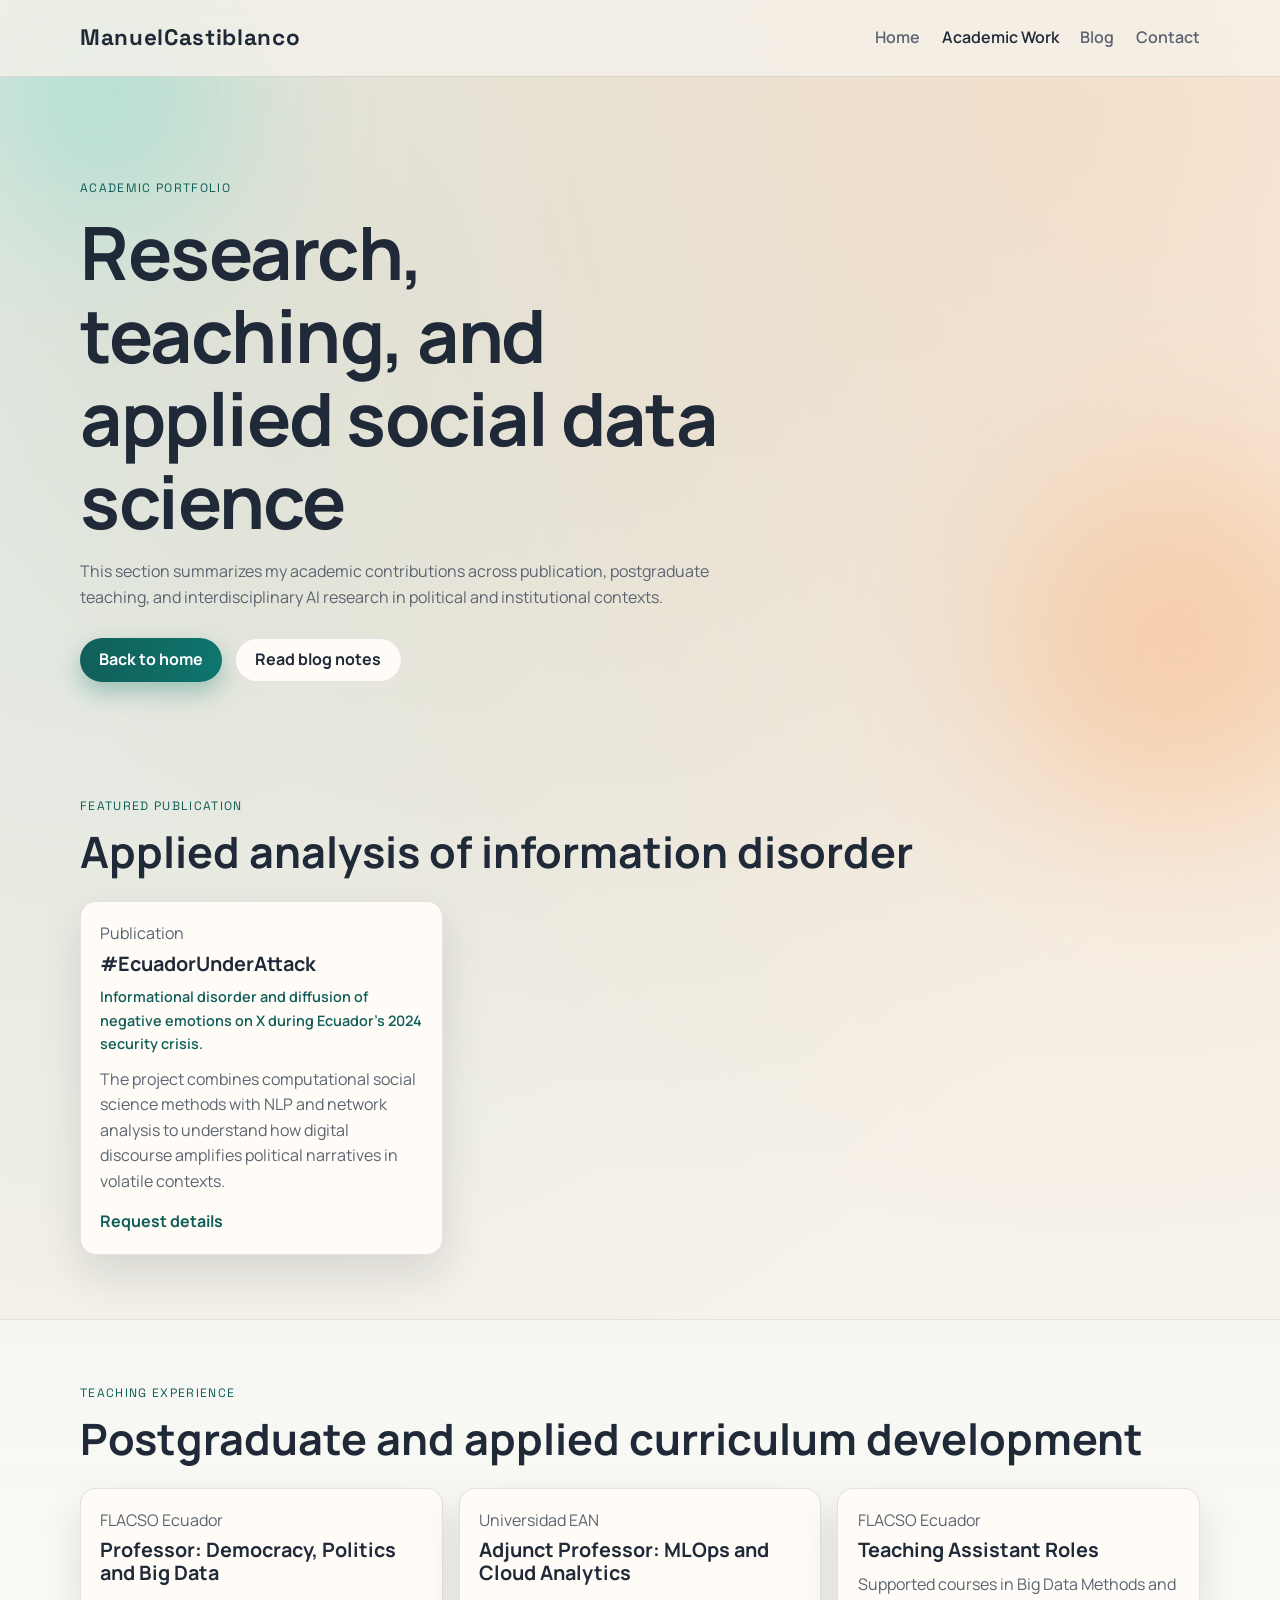
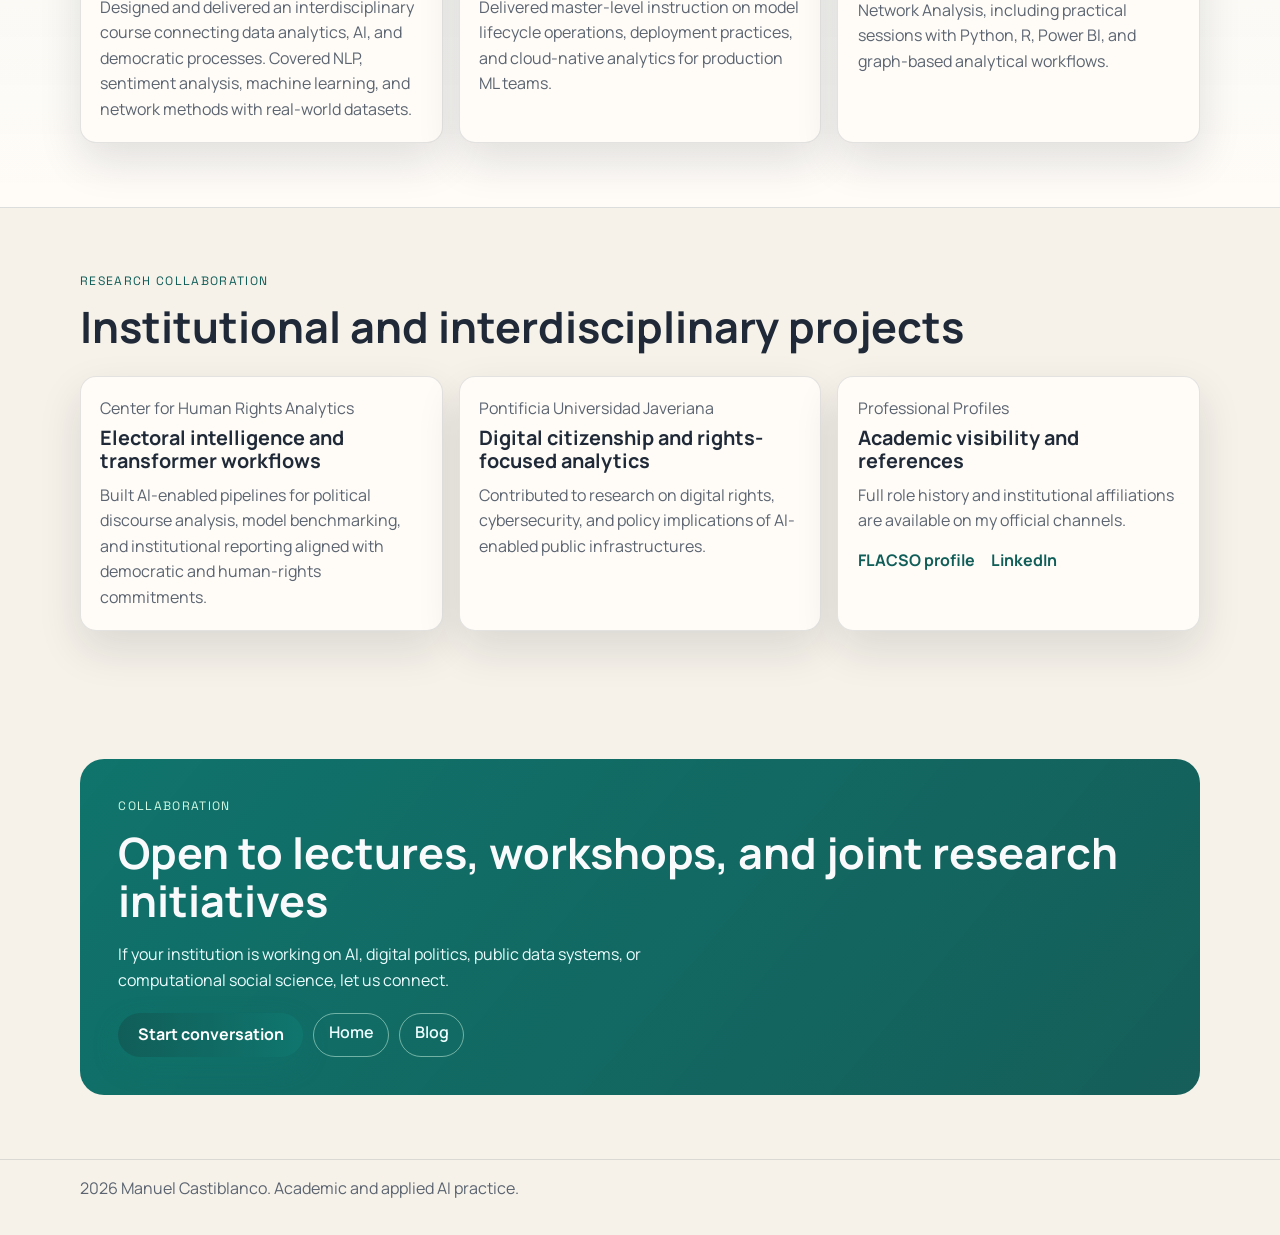
==== academic.html @ aebb5d7f "feat: rewrite portfolio in English and add academic/blog pages" ====
<!DOCTYPE html>
<html lang="en">
  <head>
    <meta charset="UTF-8" />
    <meta name="viewport" content="width=device-width, initial-scale=1.0" />
    <meta
      name="description"
      content="Academic work of Manuel Castiblanco including publications, teaching, and applied research collaborations."
    />
    <title>Academic Work | Manuel Castiblanco</title>
    <link rel="preconnect" href="https://fonts.googleapis.com" />
    <link rel="preconnect" href="https://fonts.gstatic.com" crossorigin />
    <link
      href="https://fonts.googleapis.com/css2?family=Manrope:wght@400;500;600;700;800&family=Space+Grotesk:wght@500;700&display=swap"
      rel="stylesheet"
    />
    <link rel="stylesheet" href="styles.css" />
  </head>
  <body>
    <div class="bg-glow bg-glow-1"></div>
    <div class="bg-glow bg-glow-2"></div>

    <header class="site-header">
      <nav class="nav container">
        <a href="index.html" class="brand">ManuelCastiblanco</a>
        <button class="menu-toggle" aria-label="Open menu" aria-expanded="false">
          <span></span>
          <span></span>
          <span></span>
        </button>
        <ul class="nav-links">
          <li><a href="index.html">Home</a></li>
          <li><a href="academic.html">Academic Work</a></li>
          <li><a href="blog.html">Blog</a></li>
          <li><a href="index.html#contact">Contact</a></li>
        </ul>
      </nav>
    </header>

    <main>
      <section class="page-hero container">
        <p class="eyebrow reveal">Academic Portfolio</p>
        <h1 class="reveal">Research, teaching, and applied social data science</h1>
        <p class="page-copy reveal">
          This section summarizes my academic contributions across publication,
          postgraduate teaching, and interdisciplinary AI research in political and
          institutional contexts.
        </p>
        <div class="hero-actions reveal">
          <a href="index.html" class="btn btn-primary">Back to home</a>
          <a href="blog.html" class="btn btn-secondary">Read blog notes</a>
        </div>
      </section>

      <section class="section container">
        <div class="section-head reveal">
          <p class="eyebrow">Featured Publication</p>
          <h2>Applied analysis of information disorder</h2>
        </div>
        <div class="detail-grid">
          <article class="detail-card reveal">
            <p class="tag">Publication</p>
            <h3>#EcuadorUnderAttack</h3>
            <p class="detail-meta">
              Informational disorder and diffusion of negative emotions on X during
              Ecuador's 2024 security crisis.
            </p>
            <p>
              The project combines computational social science methods with NLP and
              network analysis to understand how digital discourse amplifies political
              narratives in volatile contexts.
            </p>
            <div class="project-links">
              <a
                href="https://www.linkedin.com/in/manuel-castiblanco-08ab81121/"
                target="_blank"
                rel="noreferrer"
                >Request details</a
              >
            </div>
          </article>
        </div>
      </section>

      <section class="section section-soft">
        <div class="container">
          <div class="section-head reveal">
            <p class="eyebrow">Teaching Experience</p>
            <h2>Postgraduate and applied curriculum development</h2>
          </div>
          <div class="detail-grid">
            <article class="detail-card reveal">
              <p class="tag">FLACSO Ecuador</p>
              <h3>Professor: Democracy, Politics and Big Data</h3>
              <p>
                Designed and delivered an interdisciplinary course connecting data
                analytics, AI, and democratic processes. Covered NLP, sentiment
                analysis, machine learning, and network methods with real-world
                datasets.
              </p>
            </article>
            <article class="detail-card reveal">
              <p class="tag">Universidad EAN</p>
              <h3>Adjunct Professor: MLOps and Cloud Analytics</h3>
              <p>
                Delivered master-level instruction on model lifecycle operations,
                deployment practices, and cloud-native analytics for production ML
                teams.
              </p>
            </article>
            <article class="detail-card reveal">
              <p class="tag">FLACSO Ecuador</p>
              <h3>Teaching Assistant Roles</h3>
              <p>
                Supported courses in Big Data Methods and Network Analysis, including
                practical sessions with Python, R, Power BI, and graph-based
                analytical workflows.
              </p>
            </article>
          </div>
        </div>
      </section>

      <section class="section container">
        <div class="section-head reveal">
          <p class="eyebrow">Research Collaboration</p>
          <h2>Institutional and interdisciplinary projects</h2>
        </div>
        <div class="detail-grid">
          <article class="detail-card reveal">
            <p class="tag">Center for Human Rights Analytics</p>
            <h3>Electoral intelligence and transformer workflows</h3>
            <p>
              Built AI-enabled pipelines for political discourse analysis, model
              benchmarking, and institutional reporting aligned with democratic and
              human-rights commitments.
            </p>
          </article>
          <article class="detail-card reveal">
            <p class="tag">Pontificia Universidad Javeriana</p>
            <h3>Digital citizenship and rights-focused analytics</h3>
            <p>
              Contributed to research on digital rights, cybersecurity, and policy
              implications of AI-enabled public infrastructures.
            </p>
          </article>
          <article class="detail-card reveal">
            <p class="tag">Professional Profiles</p>
            <h3>Academic visibility and references</h3>
            <p>
              Full role history and institutional affiliations are available on my
              official channels.
            </p>
            <div class="project-links">
              <a
                href="https://www.flacso.edu.ec/docentes/perfil?id=52139&nombre=castiblanco_briceno_manuel_elkin"
                target="_blank"
                rel="noreferrer"
                >FLACSO profile</a
              >
              <a
                href="https://www.linkedin.com/in/manuel-castiblanco-08ab81121/"
                target="_blank"
                rel="noreferrer"
                >LinkedIn</a
              >
            </div>
          </article>
        </div>
      </section>

      <section class="section cta-section">
        <div class="container cta-box reveal">
          <p class="eyebrow">Collaboration</p>
          <h2>Open to lectures, workshops, and joint research initiatives</h2>
          <p>
            If your institution is working on AI, digital politics, public data
            systems, or computational social science, let us connect.
          </p>
          <div class="cta-links">
            <a href="mailto:mecastib@hotmail.com" class="btn btn-primary">Start conversation</a>
            <a href="index.html" class="link-pill">Home</a>
            <a href="blog.html" class="link-pill">Blog</a>
          </div>
        </div>
      </section>
    </main>

    <footer class="site-footer">
      <div class="container">
        <p><span id="year"></span> Manuel Castiblanco. Academic and applied AI practice.</p>
      </div>
    </footer>

    <script src="script.js"></script>
  </body>
</html>
---- styles.css ----
:root {
  --bg: #f6f2ea;
  --surface: #fffcf8;
  --text: #1f2937;
  --muted: #5b6470;
  --line: rgba(31, 41, 55, 0.12);
  --brand: #0f766e;
  --brand-dark: #115e59;
  --accent: #f97316;
  --radius: 16px;
  --shadow: 0 18px 44px rgba(15, 23, 42, 0.12);
}

* {
  box-sizing: border-box;
}

html {
  scroll-behavior: smooth;
}

body {
  margin: 0;
  font-family: "Manrope", "Segoe UI", sans-serif;
  color: var(--text);
  background:
    radial-gradient(circle at 10% 12%, rgba(15, 118, 110, 0.11), transparent 42%),
    radial-gradient(circle at 85% 4%, rgba(249, 115, 22, 0.14), transparent 40%),
    var(--bg);
  line-height: 1.6;
  min-height: 100vh;
  overflow-x: hidden;
}

a {
  color: inherit;
  text-decoration: none;
}

.container {
  width: min(1120px, calc(100% - 3rem));
  margin-inline: auto;
}

.site-header {
  position: sticky;
  top: 0;
  z-index: 50;
  backdrop-filter: blur(12px);
  background: rgba(246, 242, 234, 0.8);
  border-bottom: 1px solid var(--line);
}

.nav {
  display: flex;
  align-items: center;
  justify-content: space-between;
  min-height: 76px;
}

.brand {
  font-family: "Space Grotesk", "Segoe UI", sans-serif;
  font-size: 1.4rem;
  font-weight: 700;
  letter-spacing: 0.03em;
}

.nav-links {
  display: flex;
  list-style: none;
  margin: 0;
  padding: 0;
  gap: 1.35rem;
}

.nav-links a {
  font-weight: 600;
  color: var(--muted);
  transition: color 180ms ease;
}

.nav-links a:hover,
.nav-links a.active {
  color: var(--text);
}

.menu-toggle {
  display: none;
  width: 42px;
  height: 42px;
  border: 1px solid var(--line);
  background: var(--surface);
  border-radius: 999px;
  align-items: center;
  justify-content: center;
  flex-direction: column;
  gap: 4px;
  cursor: pointer;
}

.menu-toggle span {
  width: 16px;
  height: 2px;
  background: var(--text);
  display: block;
}

.hero {
  padding: clamp(4.2rem, 8vw, 7.4rem) 0 clamp(2.4rem, 5vw, 4.2rem);
}

.page-hero {
  padding: clamp(4rem, 8vw, 6.8rem) 0 clamp(2.2rem, 4vw, 3.4rem);
}

.eyebrow {
  font-family: "Space Grotesk", "Segoe UI", sans-serif;
  text-transform: uppercase;
  letter-spacing: 0.11em;
  font-size: 0.76rem;
  color: var(--brand-dark);
  margin: 0 0 0.75rem;
}

h1,
h2,
h3 {
  margin: 0;
  line-height: 1.13;
}

h1 {
  max-width: 14ch;
  font-size: clamp(2.3rem, 6vw, 4.6rem);
  letter-spacing: -0.02em;
}

h2 {
  font-size: clamp(1.8rem, 3.5vw, 2.7rem);
}

.hero-copy {
  max-width: 62ch;
  margin: 1.2rem 0 0;
  color: var(--muted);
}

.page-copy {
  max-width: 66ch;
  margin: 1rem 0 0;
  color: var(--muted);
}

.hero-actions {
  margin-top: 1.7rem;
  display: flex;
  flex-wrap: wrap;
  gap: 0.8rem;
}

.btn {
  display: inline-flex;
  align-items: center;
  justify-content: center;
  min-height: 44px;
  border-radius: 999px;
  padding: 0.4rem 1.2rem;
  font-weight: 700;
  transition: transform 180ms ease, box-shadow 180ms ease, background 180ms ease;
}

.btn:hover {
  transform: translateY(-2px);
}

.btn-primary {
  background: linear-gradient(90deg, var(--brand-dark), var(--brand));
  color: #ffffff;
  box-shadow: 0 10px 24px rgba(15, 118, 110, 0.35);
}

.btn-secondary {
  border: 1px solid var(--line);
  background: var(--surface);
}

.hero-metrics {
  margin: 2.2rem 0 0;
  padding: 0;
  list-style: none;
  display: grid;
  grid-template-columns: repeat(3, minmax(0, 1fr));
  gap: 0.9rem;
}

.hero-metrics li {
  padding: 1rem;
  border-radius: 14px;
  background: rgba(255, 255, 255, 0.72);
  border: 1px solid var(--line);
}

.metric {
  font-family: "Space Grotesk", "Segoe UI", sans-serif;
  display: block;
  font-size: 1.35rem;
  font-weight: 700;
}

.label {
  font-size: 0.9rem;
  color: var(--muted);
}

.section {
  padding: clamp(2.8rem, 5vw, 5rem) 0;
}

.section-soft {
  background:
    linear-gradient(180deg, rgba(15, 118, 110, 0.04), rgba(15, 118, 110, 0)),
    var(--surface);
  border-block: 1px solid var(--line);
}

.section-head {
  margin-bottom: 1.5rem;
}

.projects-grid {
  display: grid;
  grid-template-columns: repeat(3, minmax(0, 1fr));
  gap: 1rem;
}

.project-card {
  background: var(--surface);
  border: 1px solid var(--line);
  border-radius: var(--radius);
  padding: 1.2rem;
  box-shadow: var(--shadow);
  transition: transform 210ms ease, box-shadow 210ms ease;
}

.project-card:hover {
  transform: translateY(-4px);
  box-shadow: 0 22px 45px rgba(15, 23, 42, 0.16);
}

.project-card h3 {
  margin-top: 0.35rem;
  margin-bottom: 0.65rem;
  font-size: 1.24rem;
}

.project-card p {
  margin: 0;
  color: var(--muted);
}

.project-points {
  margin: 0.75rem 0 0;
  padding-left: 1.05rem;
  color: var(--muted);
  font-size: 0.94rem;
}

.project-points li {
  margin: 0.22rem 0;
}

.project-card .tag {
  display: inline-flex;
  margin-bottom: 0.2rem;
  border-radius: 999px;
  padding: 0.13rem 0.58rem;
  background: rgba(249, 115, 22, 0.14);
  color: #9a3412;
  font-size: 0.74rem;
  font-weight: 700;
}

.project-links {
  display: flex;
  gap: 1rem;
  margin-top: 0.9rem;
}

.project-links a {
  color: var(--brand-dark);
  font-weight: 700;
}

.skills-grid {
  display: grid;
  grid-template-columns: repeat(4, minmax(0, 1fr));
  gap: 0.9rem;
}

.skill-card {
  border: 1px solid var(--line);
  border-radius: var(--radius);
  padding: 1rem;
  background: #ffffff;
}

.skill-card h3 {
  font-size: 1.1rem;
  margin-bottom: 0.45rem;
}

.skill-card p {
  margin: 0;
  color: var(--muted);
}

.about-wrap {
  display: grid;
  grid-template-columns: 1.2fr 0.8fr;
  gap: 1rem;
  align-items: start;
}

.about-copy p {
  color: var(--muted);
}

.about-list {
  margin: 1rem 0 0;
  padding-left: 1.15rem;
  color: var(--muted);
}

.experience-card {
  background: var(--surface);
  border: 1px solid var(--line);
  border-radius: var(--radius);
  box-shadow: var(--shadow);
  padding: 1rem;
}

.experience-card h3 {
  margin-bottom: 0.75rem;
}

.experience-card ul {
  list-style: none;
  margin: 0;
  padding: 0;
}

.experience-card li {
  padding: 0.7rem 0;
  border-top: 1px dashed rgba(31, 41, 55, 0.2);
}

.experience-card li:first-child {
  border-top: 0;
  padding-top: 0;
}

.experience-card span {
  font-size: 0.82rem;
  color: var(--brand-dark);
  font-weight: 700;
}

.experience-card p {
  margin: 0.15rem 0 0;
}

.experience-card .role {
  color: var(--text);
  font-weight: 700;
}

.experience-card .desc {
  color: var(--muted);
  font-size: 0.9rem;
}

.detail-grid,
.post-grid {
  display: grid;
  grid-template-columns: repeat(3, minmax(0, 1fr));
  gap: 1rem;
}

.detail-card,
.post-card {
  background: var(--surface);
  border: 1px solid var(--line);
  border-radius: var(--radius);
  padding: 1.2rem;
  box-shadow: var(--shadow);
}

.detail-card h3,
.post-card h3 {
  font-size: 1.24rem;
  margin-top: 0.35rem;
  margin-bottom: 0.65rem;
}

.detail-card p,
.post-card p {
  margin: 0;
  color: var(--muted);
}

.detail-meta {
  margin-top: 0.5rem;
  margin-bottom: 0.75rem !important;
  font-size: 0.9rem;
  font-weight: 600;
  color: var(--brand-dark) !important;
}

.cta-section {
  padding-bottom: clamp(3.4rem, 5vw, 5.2rem);
}

.cta-box {
  background:
    linear-gradient(130deg, rgba(15, 118, 110, 0.9), rgba(21, 94, 89, 0.97)),
    #115e59;
  color: #f9fafb;
  border-radius: 24px;
  padding: clamp(1.35rem, 3vw, 2.4rem);
}

.cta-box .eyebrow {
  color: #d1fae5;
}

.cta-box p {
  color: #ecfeff;
  max-width: 58ch;
}

.cta-links {
  margin-top: 1.2rem;
  display: flex;
  flex-wrap: wrap;
  gap: 0.65rem;
}

.link-pill {
  border: 1px solid rgba(209, 250, 229, 0.5);
  border-radius: 999px;
  padding: 0.42rem 0.9rem;
  font-weight: 600;
  color: #ecfeff;
}

.link-pill:hover {
  background: rgba(236, 254, 255, 0.08);
}

.site-footer {
  border-top: 1px solid var(--line);
  padding: 1rem 0 2.1rem;
}

.site-footer p {
  margin: 0;
  color: var(--muted);
}

.bg-glow {
  position: fixed;
  border-radius: 999px;
  filter: blur(80px);
  opacity: 0.28;
  pointer-events: none;
  z-index: -1;
}

.bg-glow-1 {
  width: 260px;
  height: 260px;
  top: -40px;
  left: -30px;
  background: #2dd4bf;
}

.bg-glow-2 {
  width: 360px;
  height: 360px;
  right: -80px;
  bottom: 8%;
  background: #fb923c;
}

.reveal {
  opacity: 0;
  transform: translateY(14px);
  transition: opacity 440ms ease, transform 440ms ease;
}

.reveal.in-view {
  opacity: 1;
  transform: translateY(0);
}

@media (max-width: 980px) {
  .projects-grid,
  .skills-grid,
  .detail-grid,
  .post-grid {
    grid-template-columns: repeat(2, minmax(0, 1fr));
  }

  .about-wrap {
    grid-template-columns: 1fr;
  }

  .nav-links {
    gap: 0.9rem;
  }
}

@media (max-width: 760px) {
  .menu-toggle {
    display: inline-flex;
  }

  .nav-links {
    position: absolute;
    top: 76px;
    left: 0;
    right: 0;
    flex-direction: column;
    background: rgba(255, 252, 248, 0.97);
    border-bottom: 1px solid var(--line);
    padding: 1rem 1.4rem;
    transform: scaleY(0);
    transform-origin: top;
    opacity: 0;
    pointer-events: none;
    transition: transform 220ms ease, opacity 220ms ease;
  }

  .nav-links.is-open {
    transform: scaleY(1);
    opacity: 1;
    pointer-events: auto;
  }

  .hero-metrics,
  .projects-grid,
  .skills-grid,
  .detail-grid,
  .post-grid {
    grid-template-columns: 1fr;
  }

  .container {
    width: min(1120px, calc(100% - 1.5rem));
  }
}
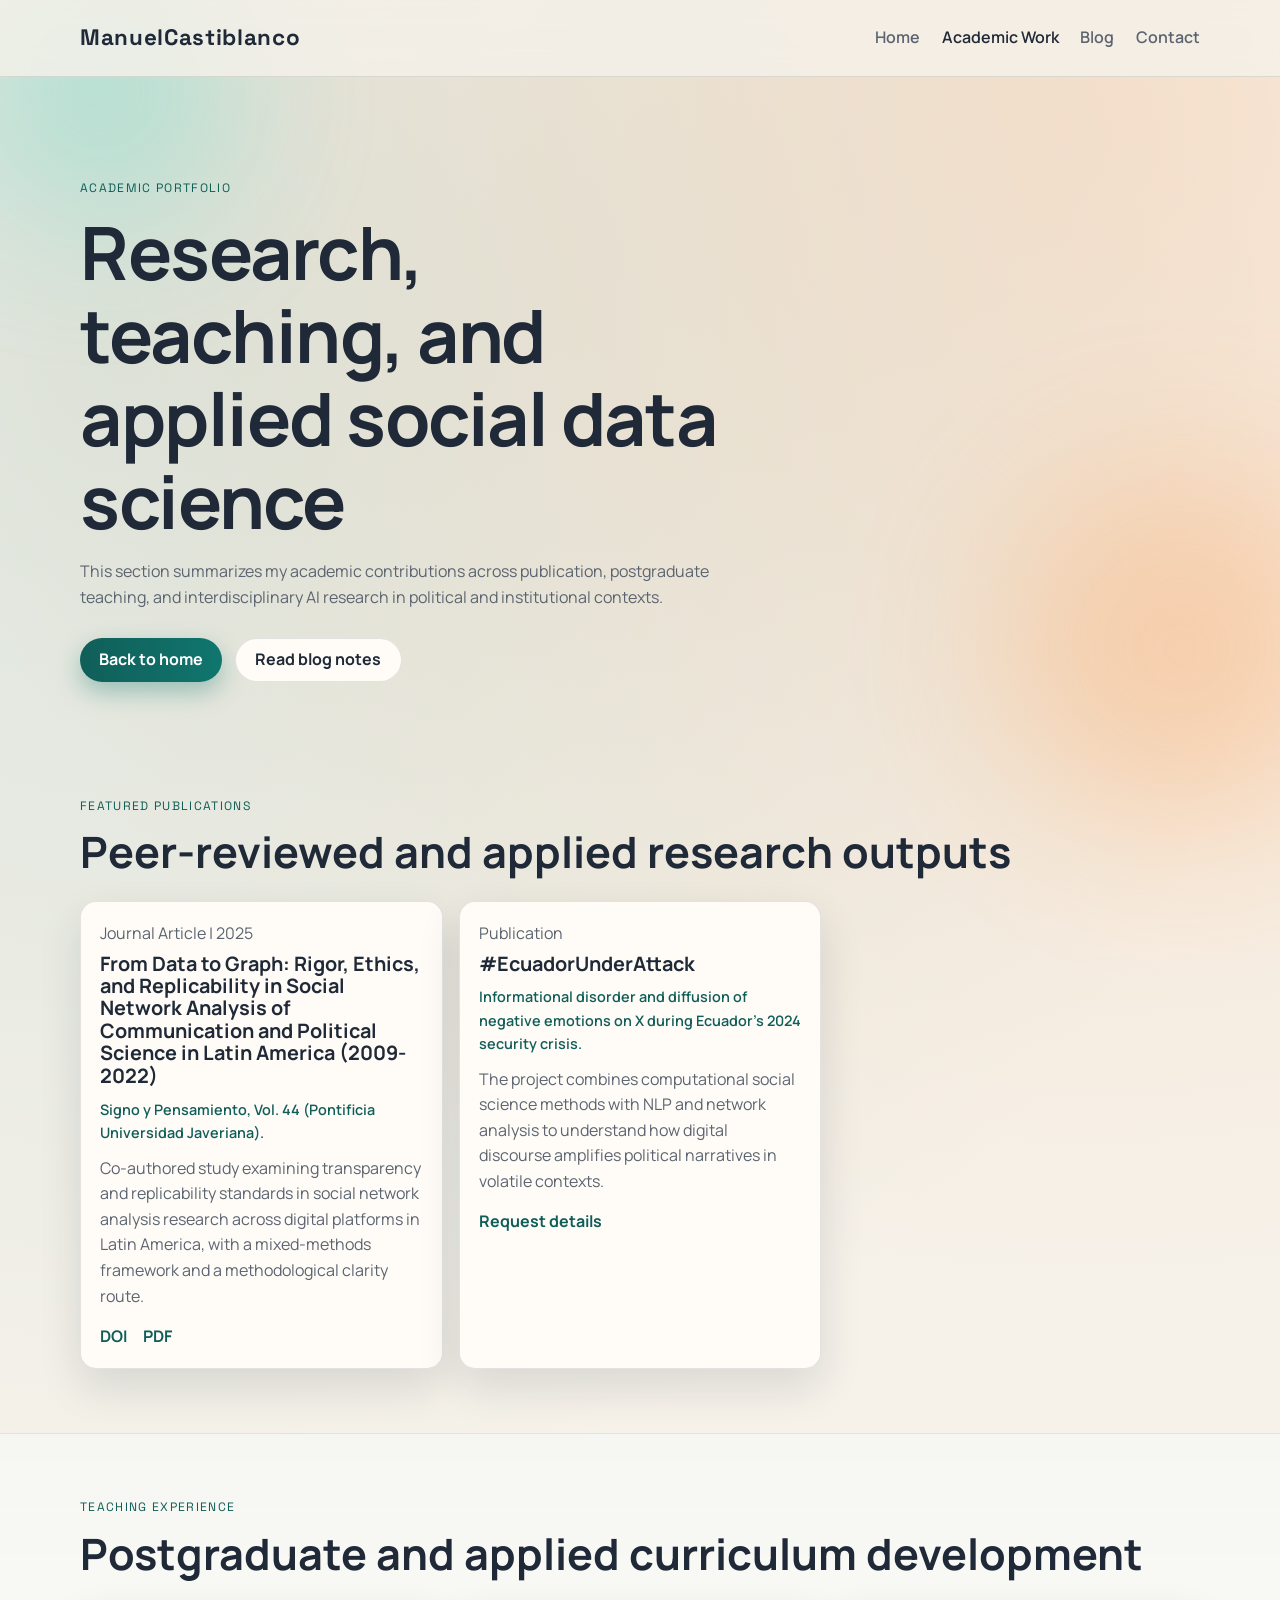
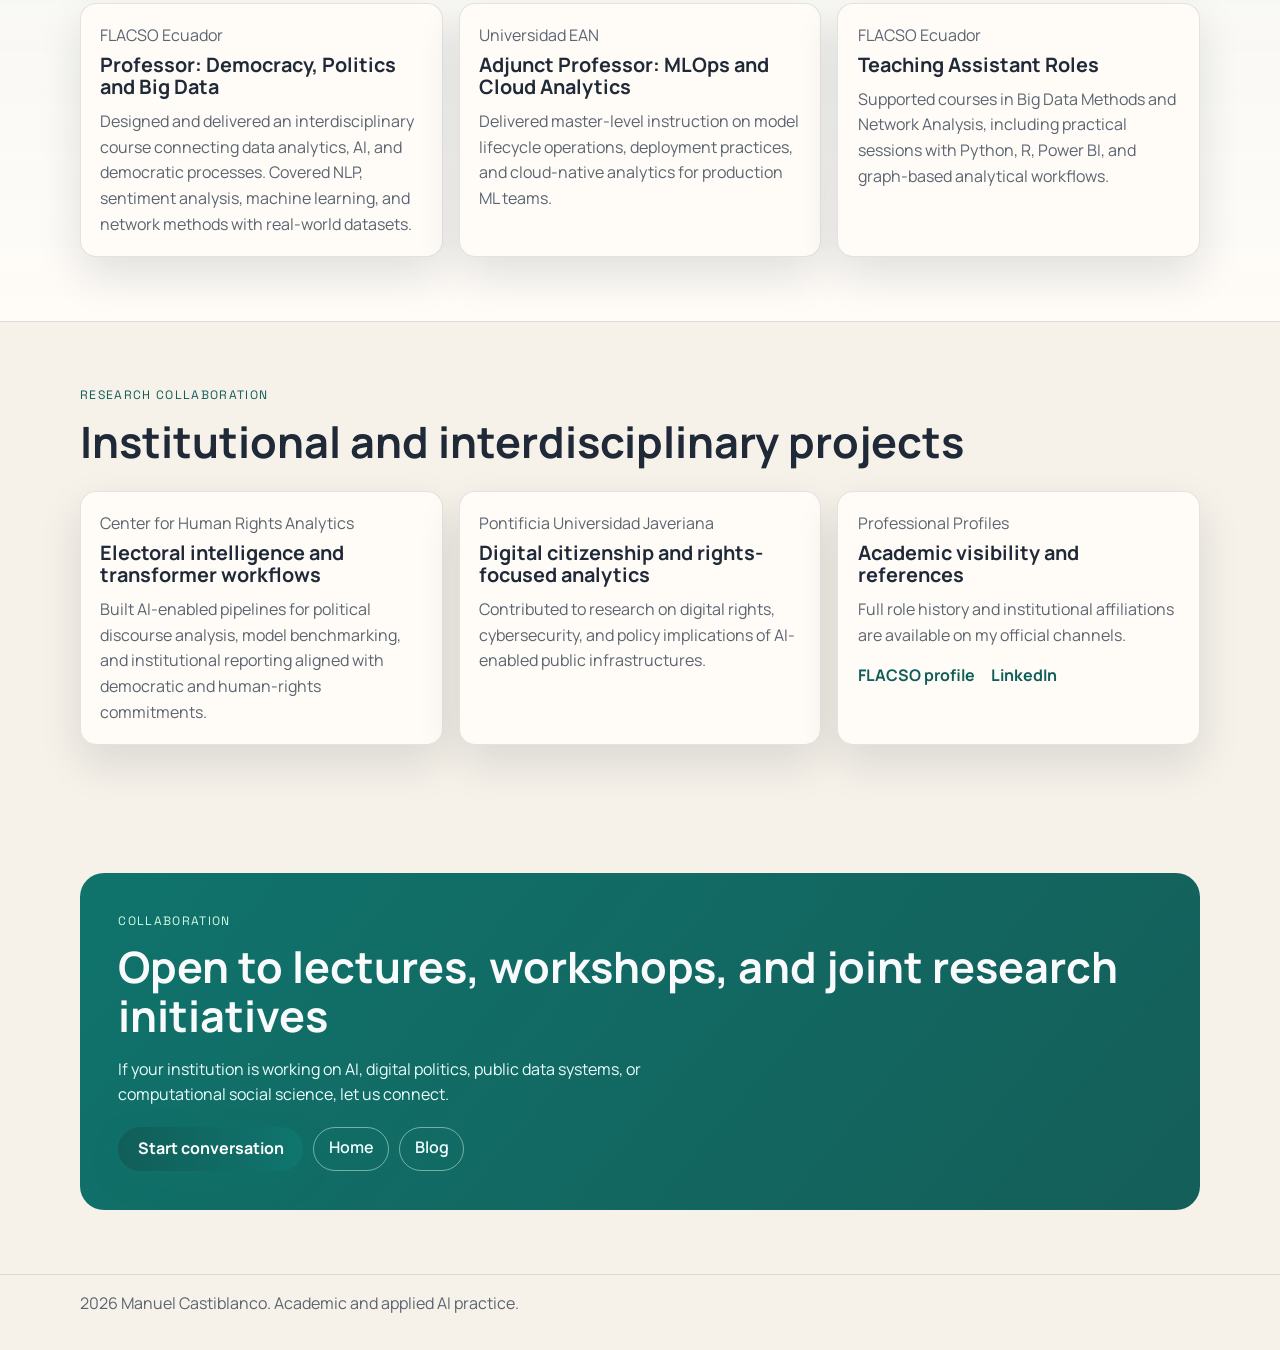
==== commit 9c51b90f: "feat: add SYP-44 publication with DOI and PDF link" ====
--- a/academic.html
+++ b/academic.html
@@ -54,10 +54,38 @@
 
       <section class="section container">
         <div class="section-head reveal">
-          <p class="eyebrow">Featured Publication</p>
-          <h2>Applied analysis of information disorder</h2>
+          <p class="eyebrow">Featured Publications</p>
+          <h2>Peer-reviewed and applied research outputs</h2>
         </div>
         <div class="detail-grid">
+          <article class="detail-card reveal">
+            <p class="tag">Journal Article | 2025</p>
+            <h3>
+              From Data to Graph: Rigor, Ethics, and Replicability in Social Network
+              Analysis of Communication and Political Science in Latin America
+              (2009-2022)
+            </h3>
+            <p class="detail-meta">
+              Signo y Pensamiento, Vol. 44 (Pontificia Universidad Javeriana).
+            </p>
+            <p>
+              Co-authored study examining transparency and replicability standards in
+              social network analysis research across digital platforms in Latin
+              America, with a mixed-methods framework and a methodological clarity
+              route.
+            </p>
+            <div class="project-links">
+              <a
+                href="https://doi.org/10.11144/Javeriana.syp44.dgre"
+                target="_blank"
+                rel="noreferrer"
+                >DOI</a
+              >
+              <a href="assets/publications/SYP-44_LOTE56562797019.pdf" target="_blank"
+                >PDF</a
+              >
+            </div>
+          </article>
           <article class="detail-card reveal">
             <p class="tag">Publication</p>
             <h3>#EcuadorUnderAttack</h3>
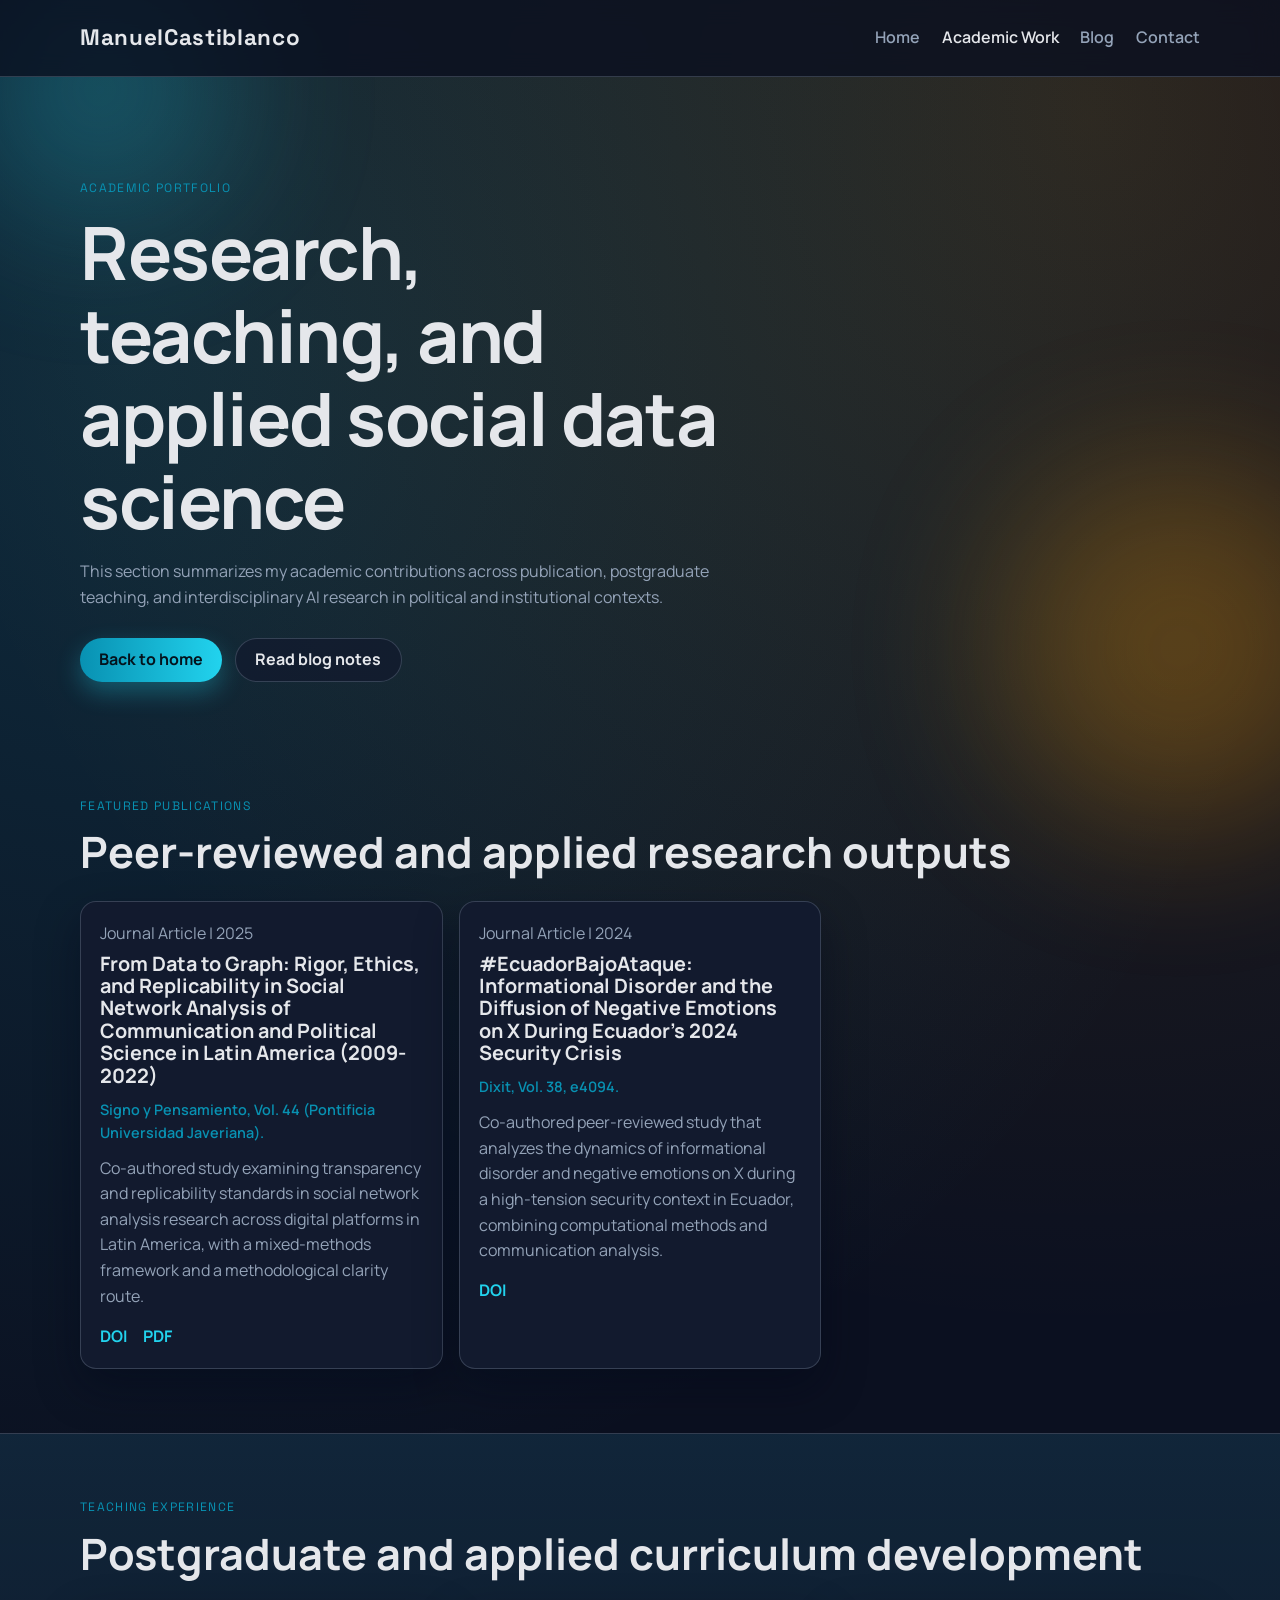
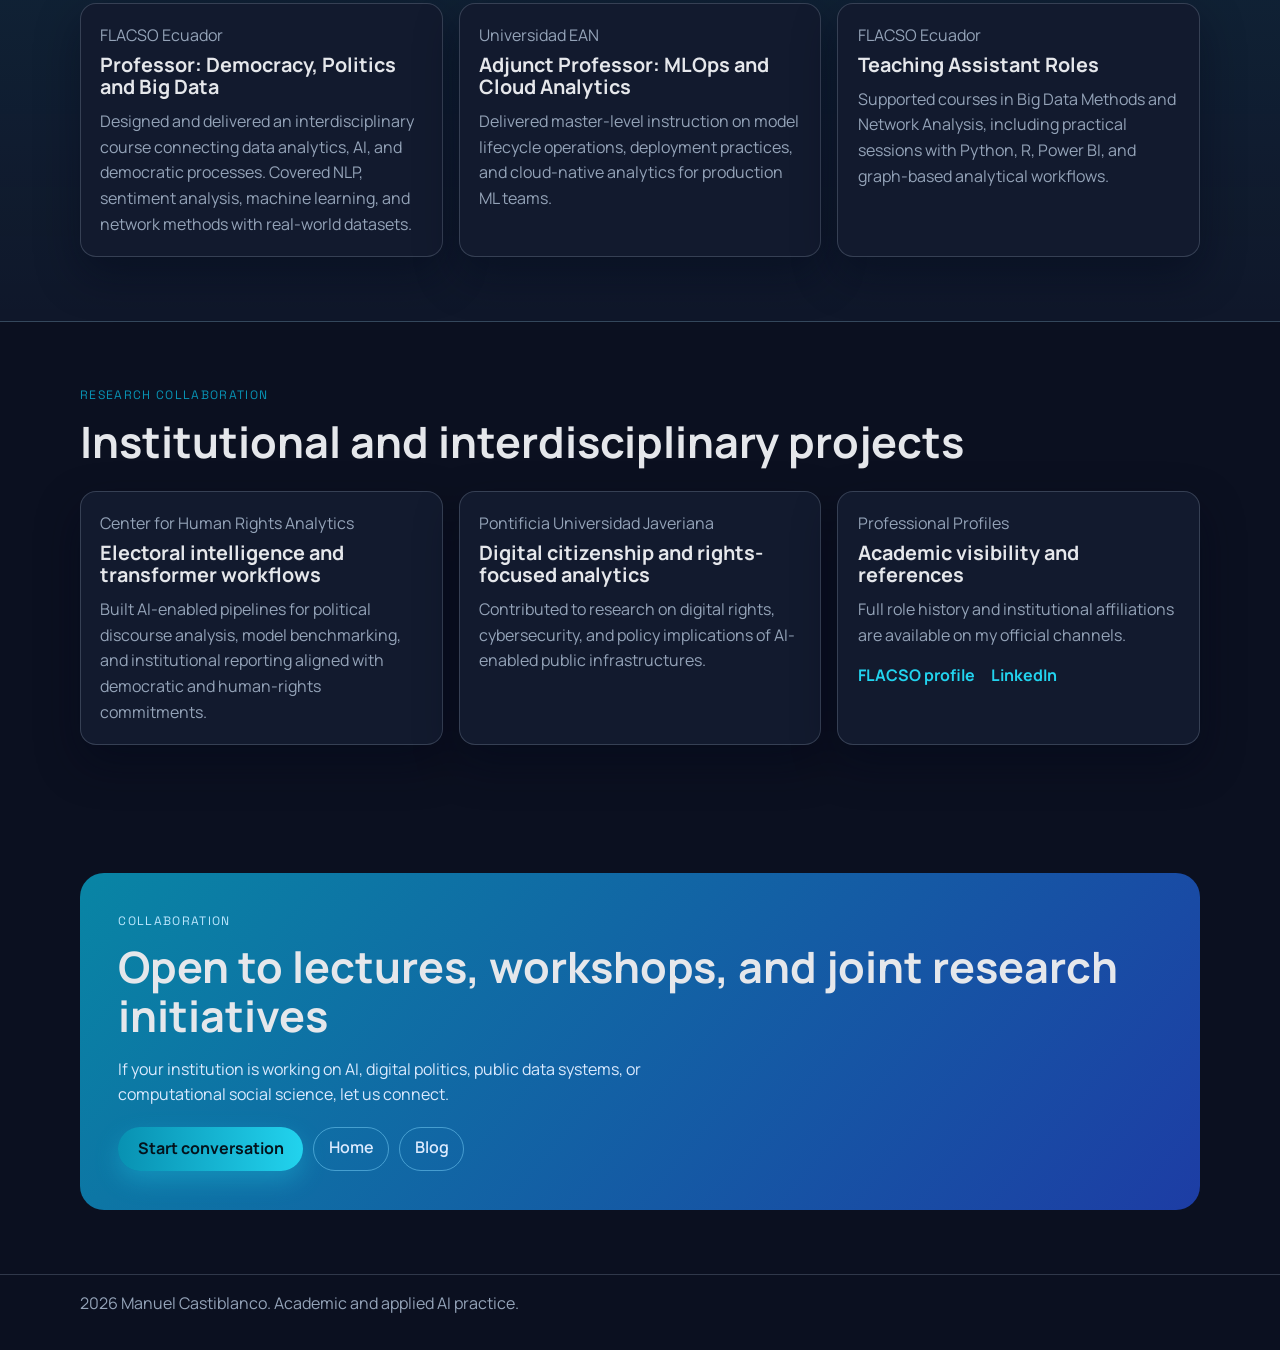
==== commit 5e9e0f72: "docs: mark EcuadorBajoAtaque as peer-reviewed journal article" ====
--- a/academic.html
+++ b/academic.html
@@ -87,23 +87,26 @@
             </div>
           </article>
           <article class="detail-card reveal">
-            <p class="tag">Publication</p>
-            <h3>#EcuadorUnderAttack</h3>
+            <p class="tag">Journal Article | 2024</p>
+            <h3>
+              #EcuadorBajoAtaque: Informational Disorder and the Diffusion of
+              Negative Emotions on X During Ecuador's 2024 Security Crisis
+            </h3>
             <p class="detail-meta">
-              Informational disorder and diffusion of negative emotions on X during
-              Ecuador's 2024 security crisis.
-            </p>
-            <p>
-              The project combines computational social science methods with NLP and
-              network analysis to understand how digital discourse amplifies political
-              narratives in volatile contexts.
+              Dixit, Vol. 38, e4094.
+            </p>
+            <p>
+              Co-authored peer-reviewed study that analyzes the dynamics of
+              informational disorder and negative emotions on X during a high-tension
+              security context in Ecuador, combining computational methods and
+              communication analysis.
             </p>
             <div class="project-links">
               <a
-                href="https://www.linkedin.com/in/manuel-castiblanco-08ab81121/"
-                target="_blank"
-                rel="noreferrer"
-                >Request details</a
+                href="https://doi.org/10.22235/d.v38.4094"
+                target="_blank"
+                rel="noreferrer"
+                >DOI</a
               >
             </div>
           </article>
--- a/styles.css
+++ b/styles.css
@@ -1,14 +1,15 @@
 :root {
-  --bg: #f6f2ea;
-  --surface: #fffcf8;
-  --text: #1f2937;
-  --muted: #5b6470;
-  --line: rgba(31, 41, 55, 0.12);
-  --brand: #0f766e;
-  --brand-dark: #115e59;
-  --accent: #f97316;
+  --bg: #0b1020;
+  --surface: #121a2e;
+  --surface-soft: #0f172a;
+  --text: #e5e7eb;
+  --muted: #94a3b8;
+  --line: rgba(148, 163, 184, 0.28);
+  --brand: #22d3ee;
+  --brand-dark: #0891b2;
+  --accent: #f59e0b;
   --radius: 16px;
-  --shadow: 0 18px 44px rgba(15, 23, 42, 0.12);
+  --shadow: 0 18px 44px rgba(2, 6, 23, 0.42);
 }
 
 * {
@@ -24,8 +25,8 @@
   font-family: "Manrope", "Segoe UI", sans-serif;
   color: var(--text);
   background:
-    radial-gradient(circle at 10% 12%, rgba(15, 118, 110, 0.11), transparent 42%),
-    radial-gradient(circle at 85% 4%, rgba(249, 115, 22, 0.14), transparent 40%),
+    radial-gradient(circle at 10% 12%, rgba(34, 211, 238, 0.14), transparent 42%),
+    radial-gradient(circle at 85% 4%, rgba(245, 158, 11, 0.15), transparent 40%),
     var(--bg);
   line-height: 1.6;
   min-height: 100vh;
@@ -47,7 +48,7 @@
   top: 0;
   z-index: 50;
   backdrop-filter: blur(12px);
-  background: rgba(246, 242, 234, 0.8);
+  background: rgba(11, 16, 32, 0.8);
   border-bottom: 1px solid var(--line);
 }
 
@@ -89,7 +90,7 @@
   width: 42px;
   height: 42px;
   border: 1px solid var(--line);
-  background: var(--surface);
+  background: rgba(18, 26, 46, 0.9);
   border-radius: 999px;
   align-items: center;
   justify-content: center;
@@ -175,13 +176,13 @@
 
 .btn-primary {
   background: linear-gradient(90deg, var(--brand-dark), var(--brand));
-  color: #ffffff;
-  box-shadow: 0 10px 24px rgba(15, 118, 110, 0.35);
+  color: #04131d;
+  box-shadow: 0 10px 24px rgba(34, 211, 238, 0.3);
 }
 
 .btn-secondary {
   border: 1px solid var(--line);
-  background: var(--surface);
+  background: rgba(18, 26, 46, 0.75);
 }
 
 .hero-metrics {
@@ -196,7 +197,7 @@
 .hero-metrics li {
   padding: 1rem;
   border-radius: 14px;
-  background: rgba(255, 255, 255, 0.72);
+  background: rgba(18, 26, 46, 0.84);
   border: 1px solid var(--line);
 }
 
@@ -218,8 +219,8 @@
 
 .section-soft {
   background:
-    linear-gradient(180deg, rgba(15, 118, 110, 0.04), rgba(15, 118, 110, 0)),
-    var(--surface);
+    linear-gradient(180deg, rgba(34, 211, 238, 0.08), rgba(34, 211, 238, 0)),
+    var(--surface-soft);
   border-block: 1px solid var(--line);
 }
 
@@ -244,7 +245,7 @@
 
 .project-card:hover {
   transform: translateY(-4px);
-  box-shadow: 0 22px 45px rgba(15, 23, 42, 0.16);
+  box-shadow: 0 22px 45px rgba(2, 6, 23, 0.6);
 }
 
 .project-card h3 {
@@ -274,8 +275,8 @@
   margin-bottom: 0.2rem;
   border-radius: 999px;
   padding: 0.13rem 0.58rem;
-  background: rgba(249, 115, 22, 0.14);
-  color: #9a3412;
+  background: rgba(245, 158, 11, 0.18);
+  color: #fbbf24;
   font-size: 0.74rem;
   font-weight: 700;
 }
@@ -287,7 +288,7 @@
 }
 
 .project-links a {
-  color: var(--brand-dark);
+  color: var(--brand);
   font-weight: 700;
 }
 
@@ -301,7 +302,7 @@
   border: 1px solid var(--line);
   border-radius: var(--radius);
   padding: 1rem;
-  background: #ffffff;
+  background: var(--surface);
 }
 
 .skill-card h3 {
@@ -351,7 +352,7 @@
 
 .experience-card li {
   padding: 0.7rem 0;
-  border-top: 1px dashed rgba(31, 41, 55, 0.2);
+  border-top: 1px dashed var(--line);
 }
 
 .experience-card li:first-child {
@@ -422,19 +423,19 @@
 
 .cta-box {
   background:
-    linear-gradient(130deg, rgba(15, 118, 110, 0.9), rgba(21, 94, 89, 0.97)),
-    #115e59;
-  color: #f9fafb;
+    linear-gradient(130deg, rgba(8, 145, 178, 0.9), rgba(30, 64, 175, 0.92)),
+    #0f172a;
+  color: #e5e7eb;
   border-radius: 24px;
   padding: clamp(1.35rem, 3vw, 2.4rem);
 }
 
 .cta-box .eyebrow {
-  color: #d1fae5;
+  color: #bae6fd;
 }
 
 .cta-box p {
-  color: #ecfeff;
+  color: #dbeafe;
   max-width: 58ch;
 }
 
@@ -446,15 +447,15 @@
 }
 
 .link-pill {
-  border: 1px solid rgba(209, 250, 229, 0.5);
+  border: 1px solid rgba(125, 211, 252, 0.5);
   border-radius: 999px;
   padding: 0.42rem 0.9rem;
   font-weight: 600;
-  color: #ecfeff;
+  color: #dbeafe;
 }
 
 .link-pill:hover {
-  background: rgba(236, 254, 255, 0.08);
+  background: rgba(56, 189, 248, 0.12);
 }
 
 .site-footer {
@@ -481,7 +482,7 @@
   height: 260px;
   top: -40px;
   left: -30px;
-  background: #2dd4bf;
+  background: #22d3ee;
 }
 
 .bg-glow-2 {
@@ -489,7 +490,7 @@
   height: 360px;
   right: -80px;
   bottom: 8%;
-  background: #fb923c;
+  background: #f59e0b;
 }
 
 .reveal {
@@ -531,7 +532,7 @@
     left: 0;
     right: 0;
     flex-direction: column;
-    background: rgba(255, 252, 248, 0.97);
+    background: rgba(11, 16, 32, 0.97);
     border-bottom: 1px solid var(--line);
     padding: 1rem 1.4rem;
     transform: scaleY(0);
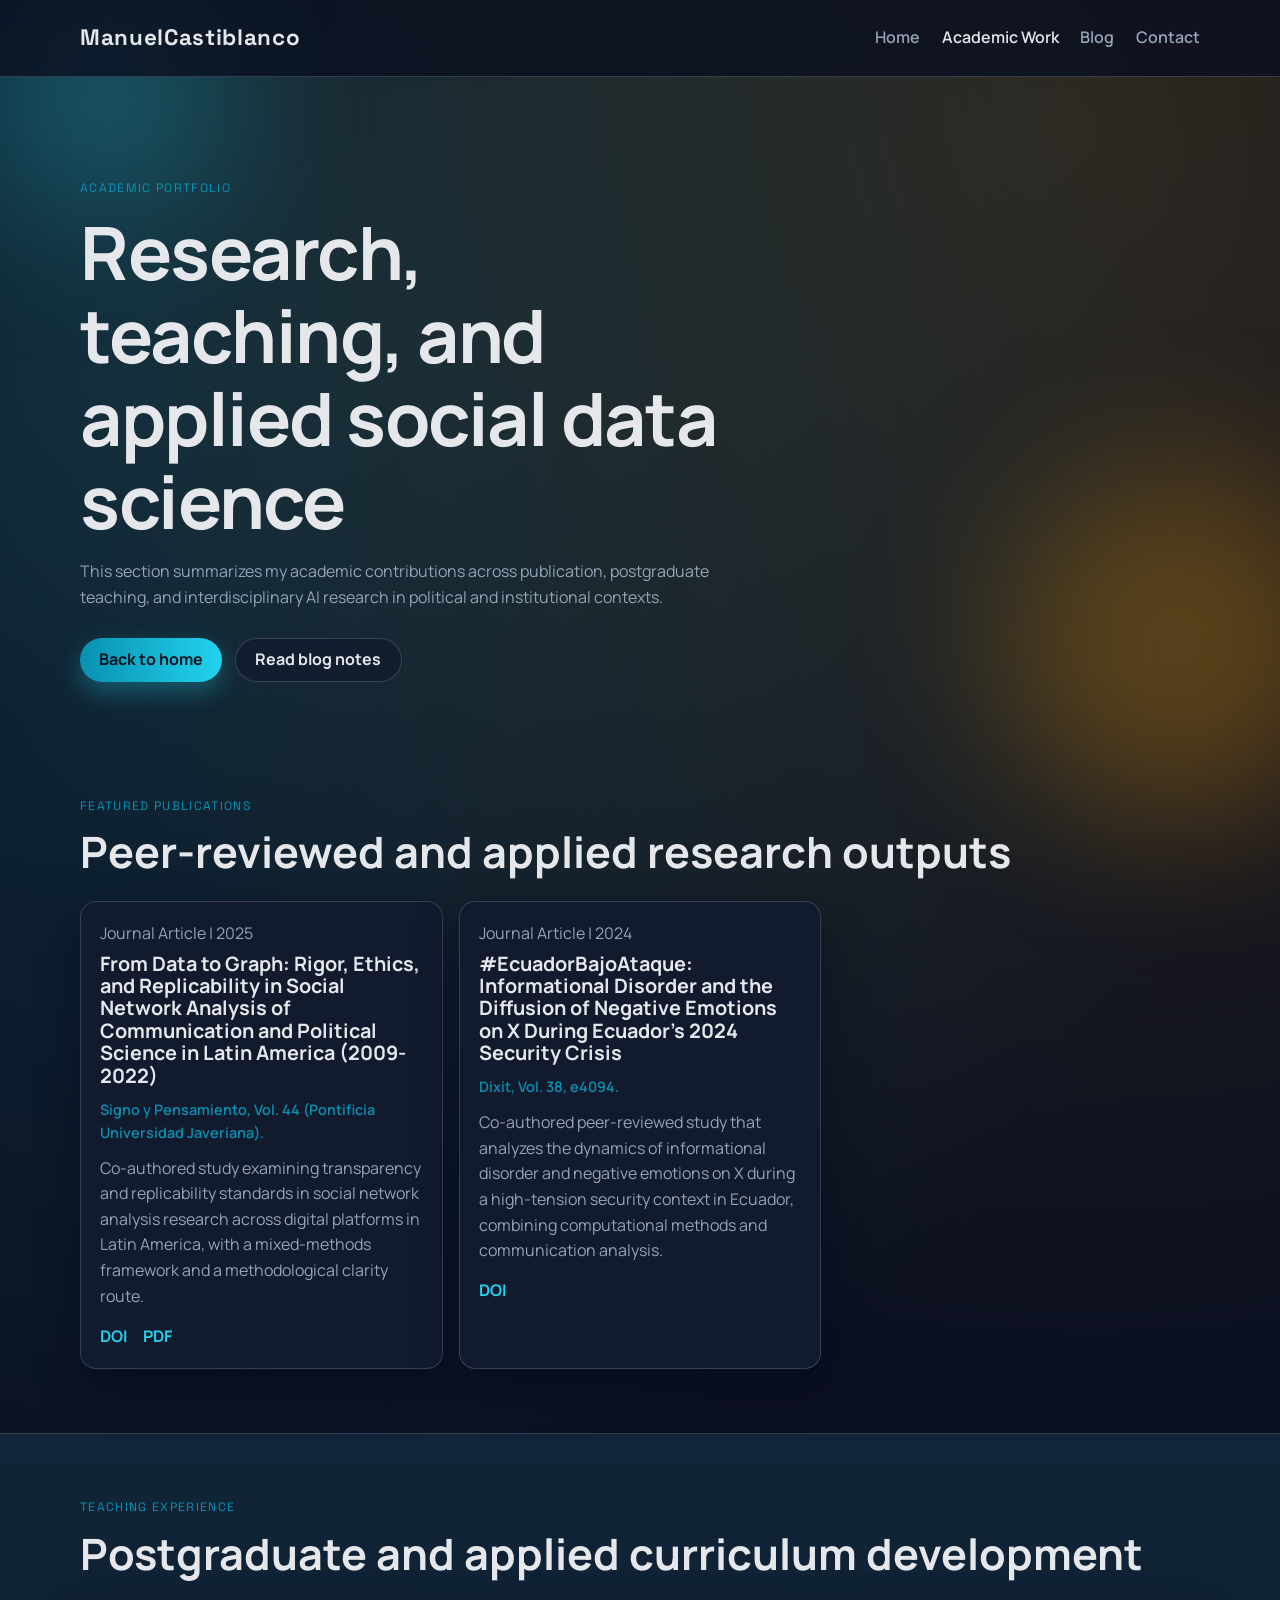
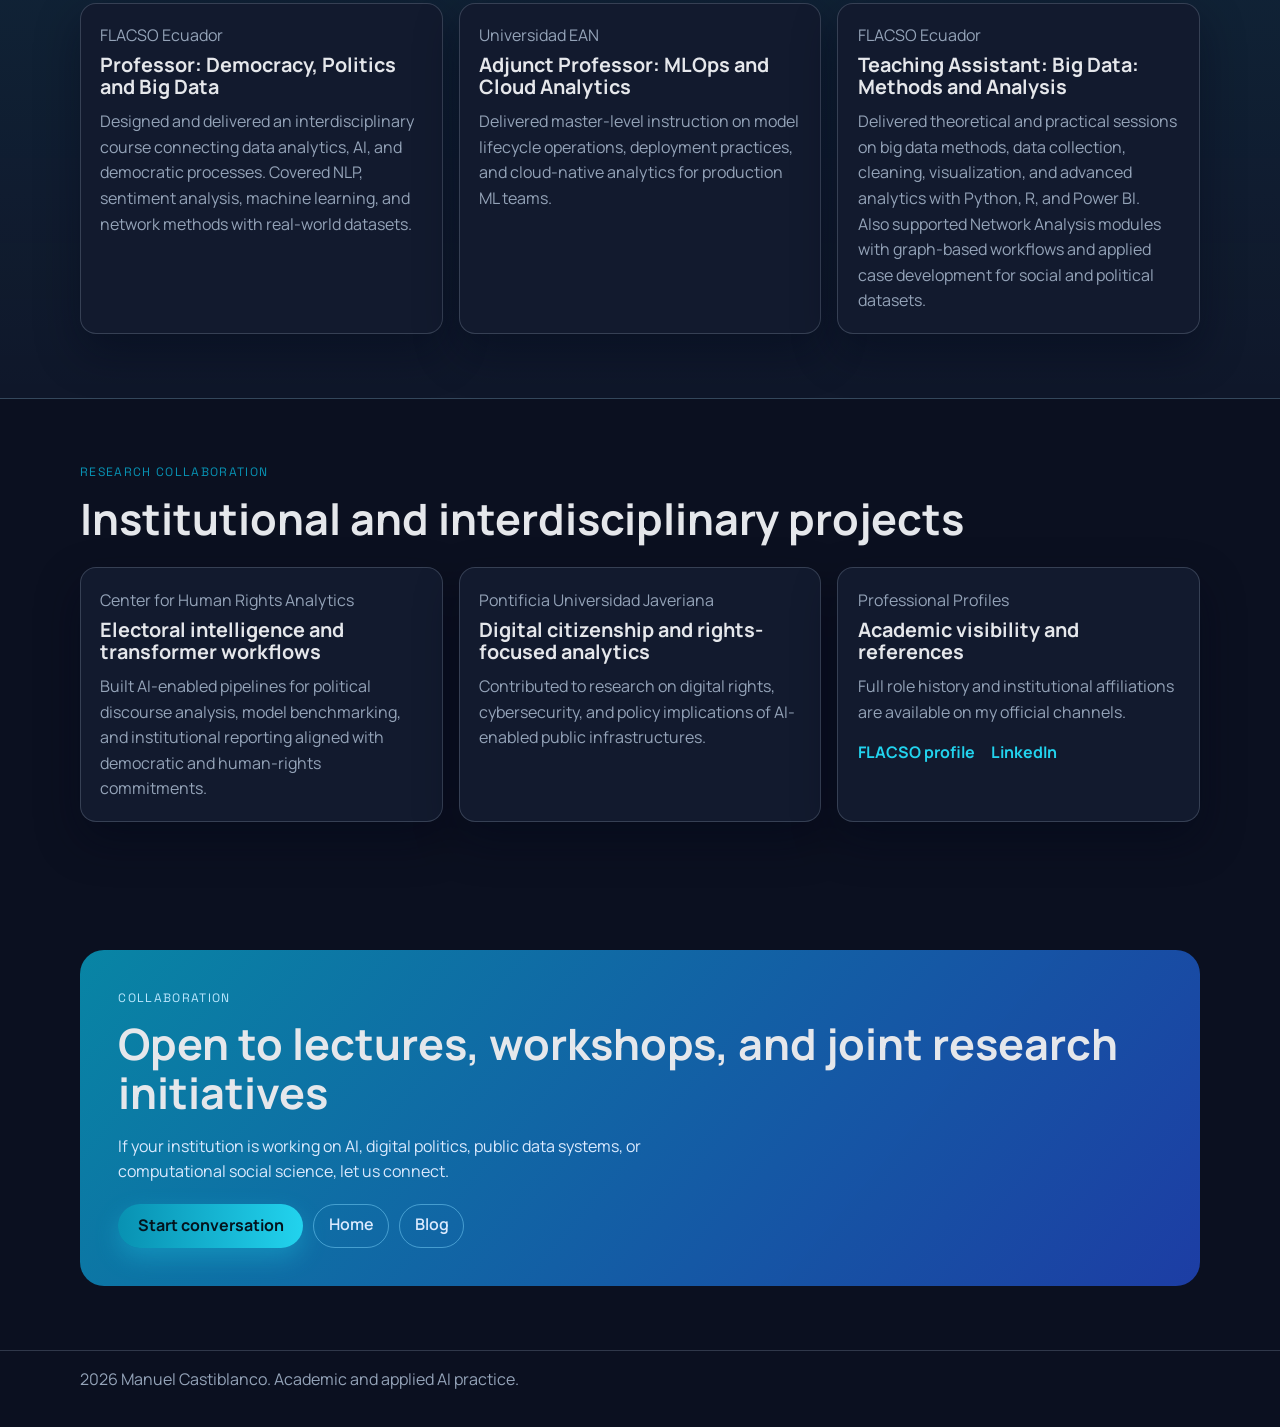
==== commit 7a308b0b: "docs: add FLACSO Big Data Methods and Analysis teaching experience" ====
--- a/academic.html
+++ b/academic.html
@@ -141,11 +141,15 @@
             </article>
             <article class="detail-card reveal">
               <p class="tag">FLACSO Ecuador</p>
-              <h3>Teaching Assistant Roles</h3>
-              <p>
-                Supported courses in Big Data Methods and Network Analysis, including
-                practical sessions with Python, R, Power BI, and graph-based
-                analytical workflows.
+              <h3>Teaching Assistant: Big Data: Methods and Analysis</h3>
+              <p>
+                Delivered theoretical and practical sessions on big data methods,
+                data collection, cleaning, visualization, and advanced analytics with
+                Python, R, and Power BI.
+              </p>
+              <p>
+                Also supported Network Analysis modules with graph-based workflows and
+                applied case development for social and political datasets.
               </p>
             </article>
           </div>
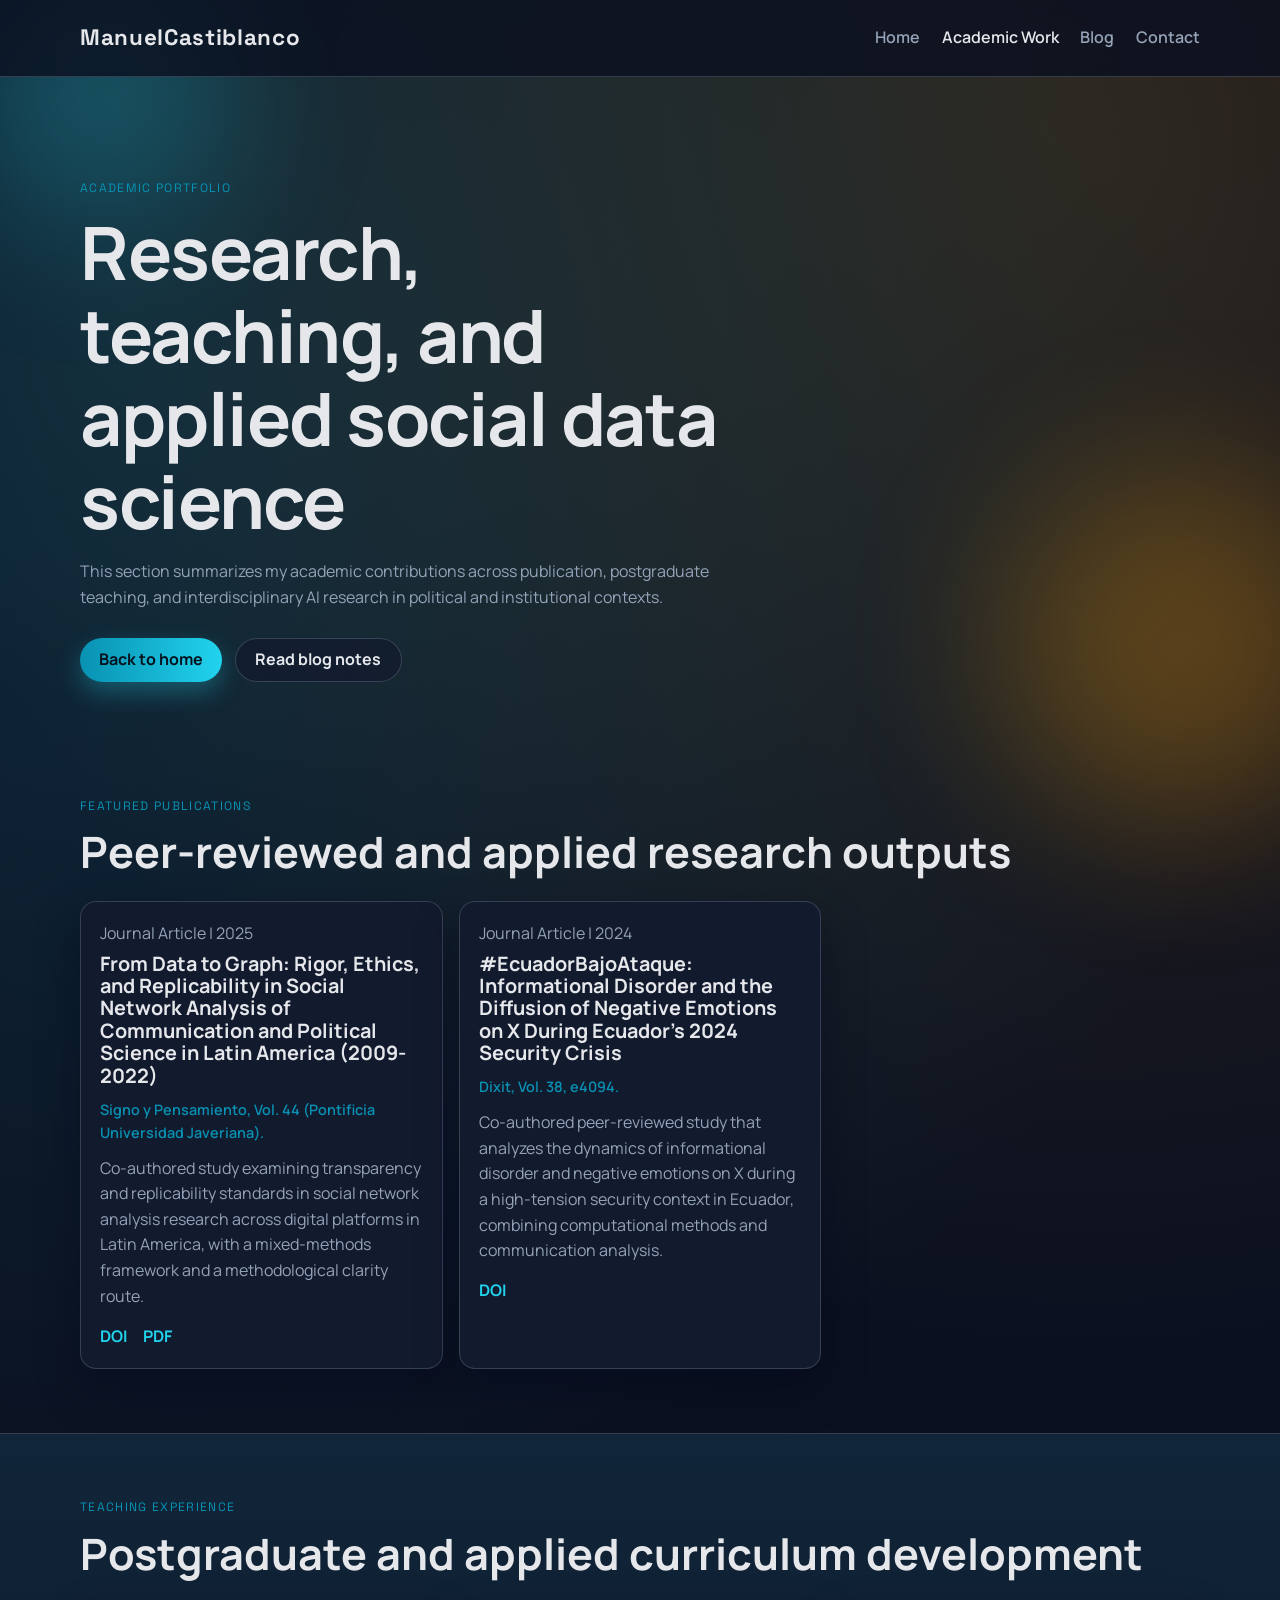
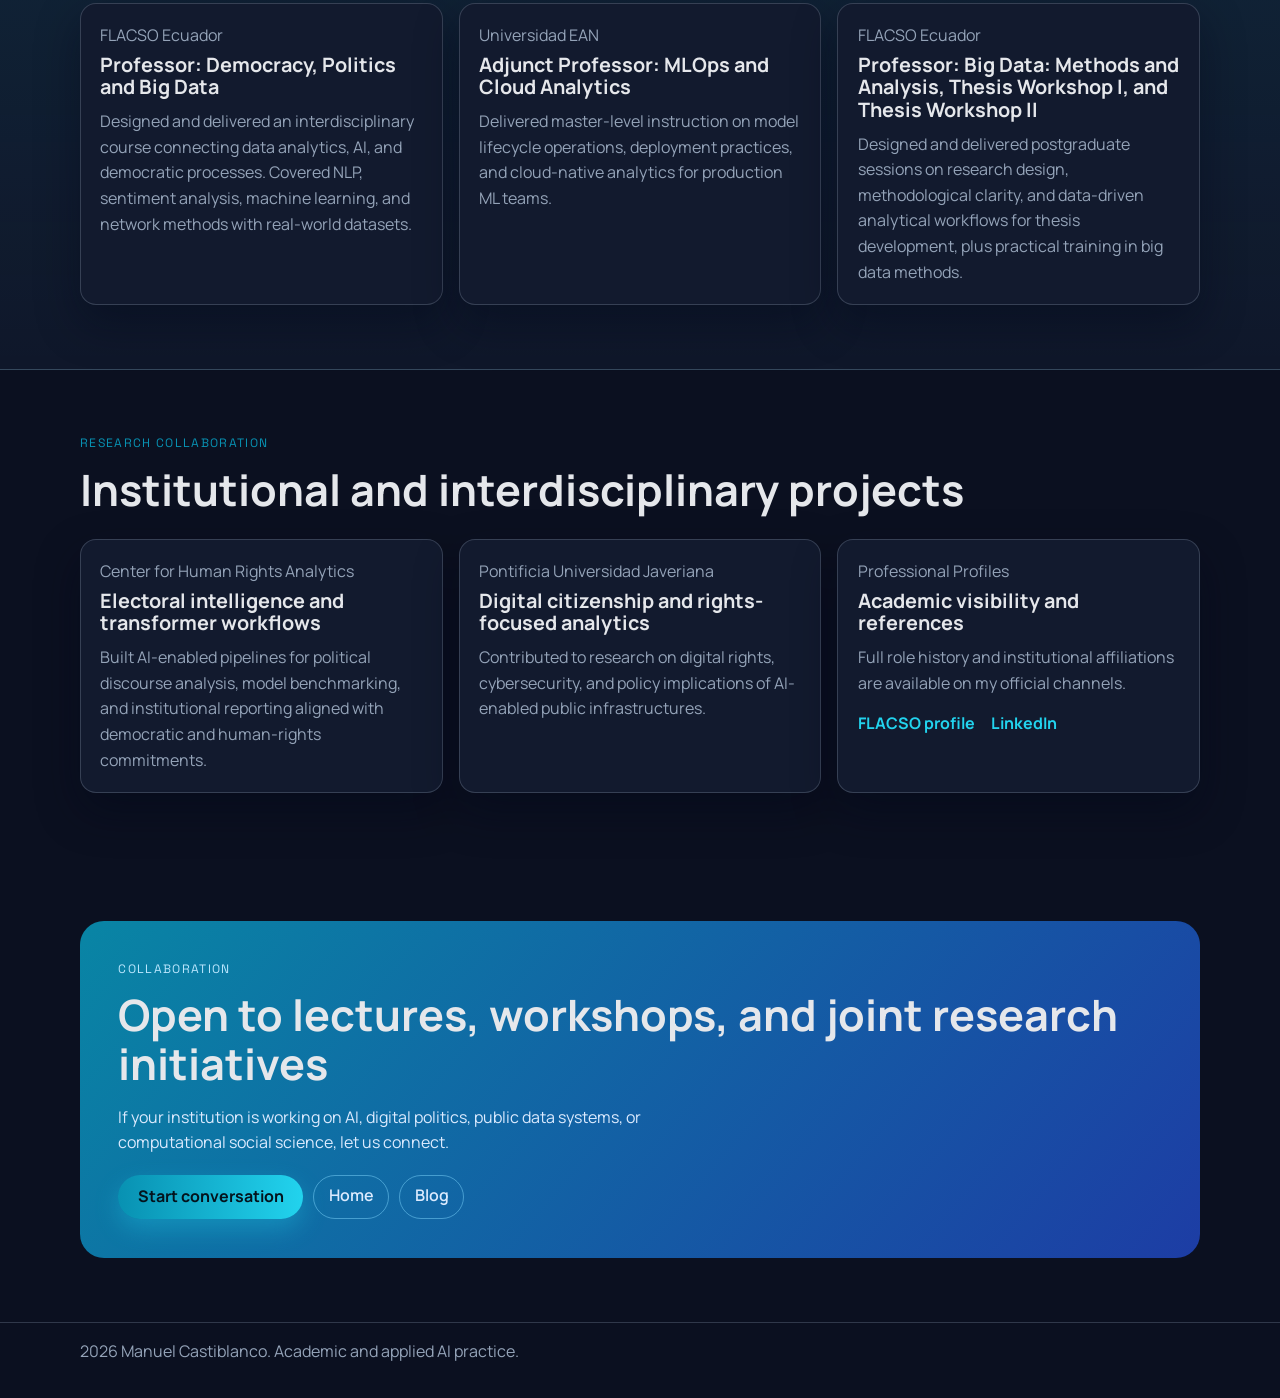
==== commit 8fe25e6c: "docs: update FLACSO professor courses including Thesis Workshop I and II" ====
--- a/academic.html
+++ b/academic.html
@@ -141,15 +141,14 @@
             </article>
             <article class="detail-card reveal">
               <p class="tag">FLACSO Ecuador</p>
-              <h3>Teaching Assistant: Big Data: Methods and Analysis</h3>
+              <h3>
+                Professor: Big Data: Methods and Analysis, Thesis Workshop I, and
+                Thesis Workshop II
+              </h3>
               <p>
-                Delivered theoretical and practical sessions on big data methods,
-                data collection, cleaning, visualization, and advanced analytics with
-                Python, R, and Power BI.
-              </p>
-              <p>
-                Also supported Network Analysis modules with graph-based workflows and
-                applied case development for social and political datasets.
+                Designed and delivered postgraduate sessions on research design,
+                methodological clarity, and data-driven analytical workflows for
+                thesis development, plus practical training in big data methods.
               </p>
             </article>
           </div>
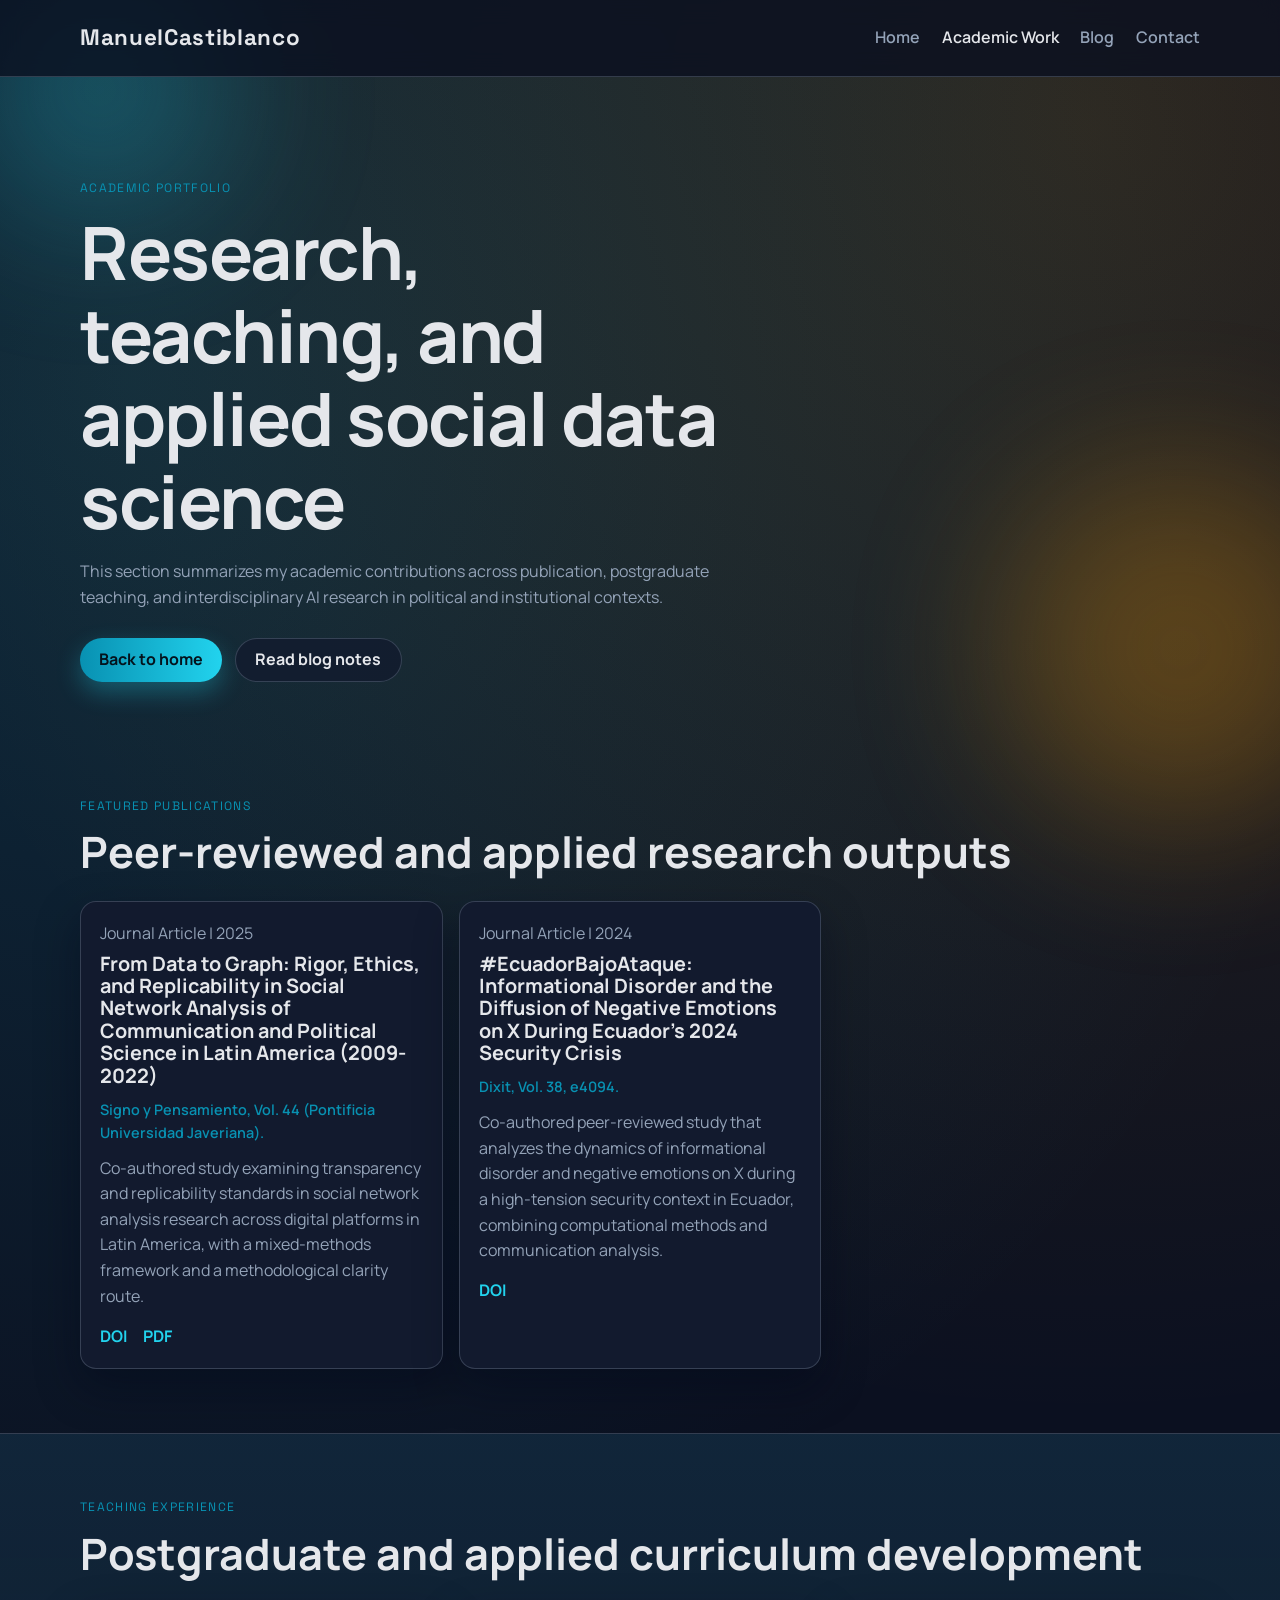
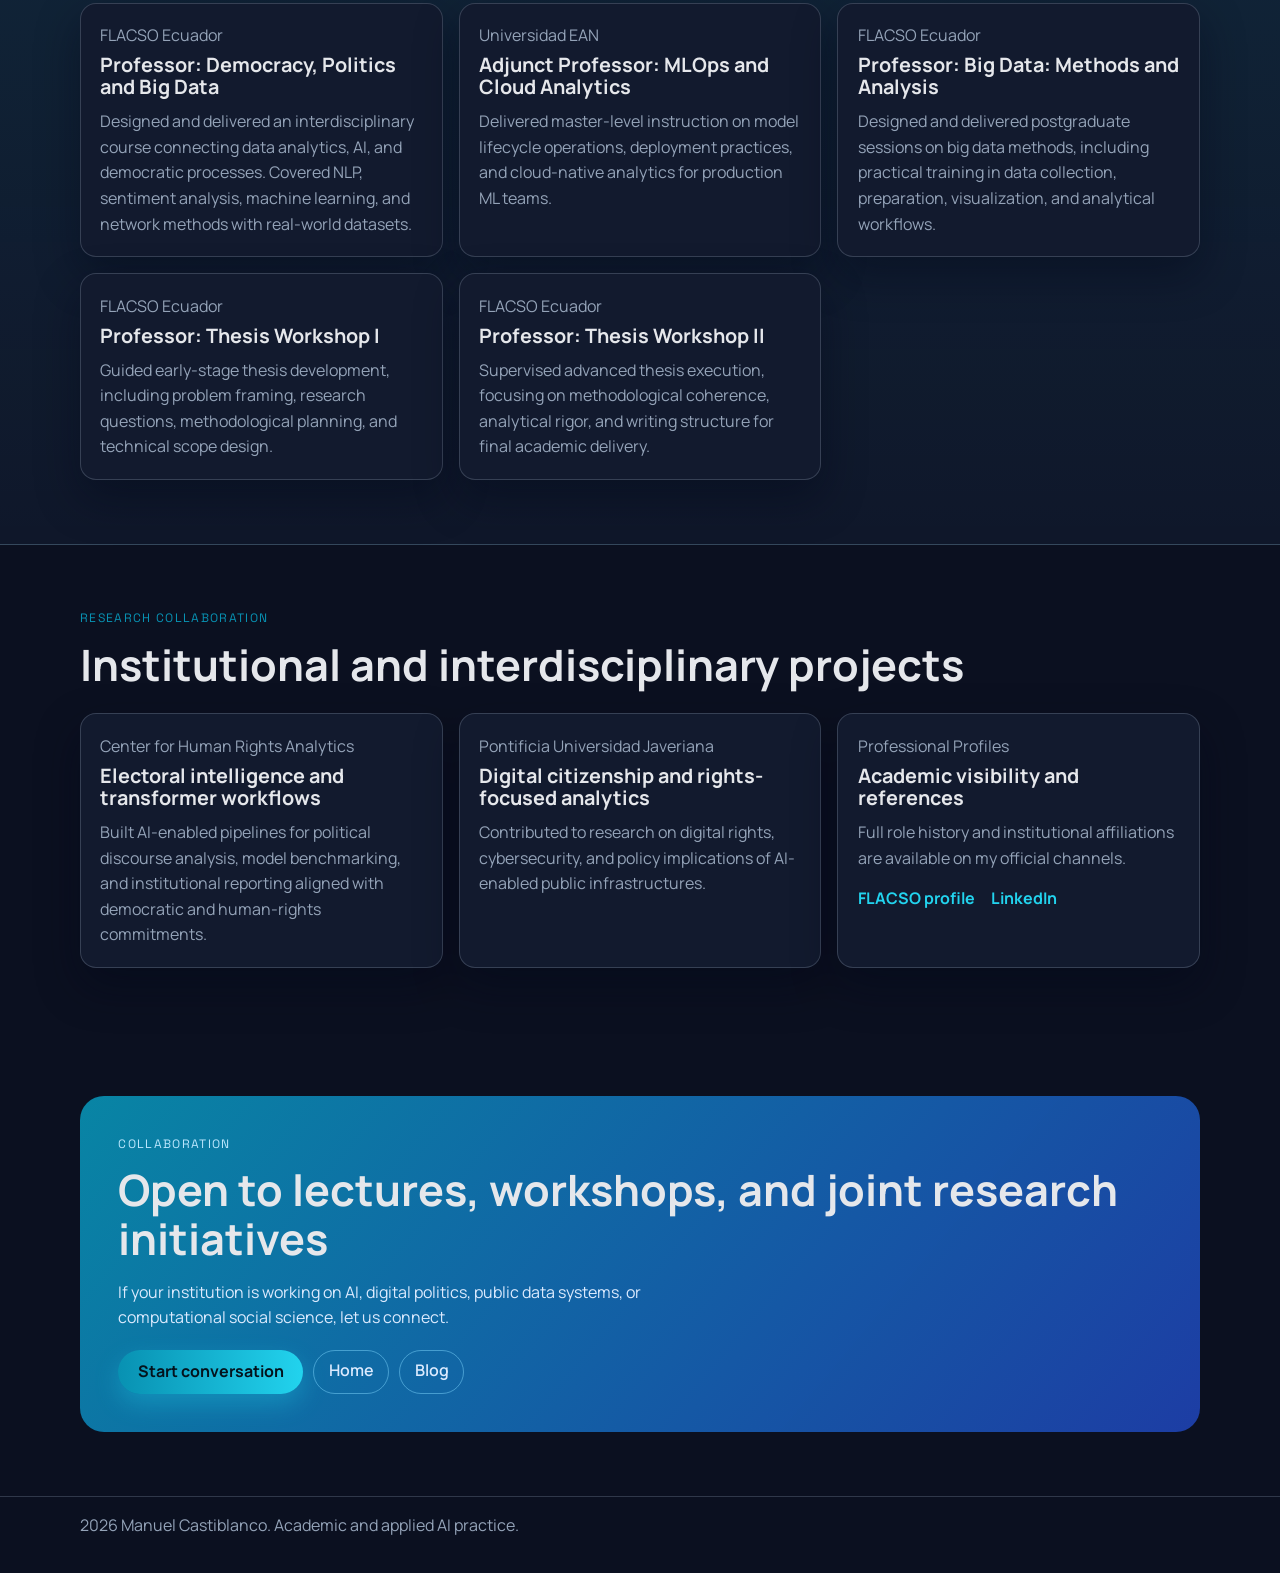
==== commit c7c94d03: "docs: separate FLACSO courses into distinct professor entries" ====
--- a/academic.html
+++ b/academic.html
@@ -141,14 +141,29 @@
             </article>
             <article class="detail-card reveal">
               <p class="tag">FLACSO Ecuador</p>
-              <h3>
-                Professor: Big Data: Methods and Analysis, Thesis Workshop I, and
-                Thesis Workshop II
-              </h3>
-              <p>
-                Designed and delivered postgraduate sessions on research design,
-                methodological clarity, and data-driven analytical workflows for
-                thesis development, plus practical training in big data methods.
+              <h3>Professor: Big Data: Methods and Analysis</h3>
+              <p>
+                Designed and delivered postgraduate sessions on big data methods,
+                including practical training in data collection, preparation,
+                visualization, and analytical workflows.
+              </p>
+            </article>
+            <article class="detail-card reveal">
+              <p class="tag">FLACSO Ecuador</p>
+              <h3>Professor: Thesis Workshop I</h3>
+              <p>
+                Guided early-stage thesis development, including problem framing,
+                research questions, methodological planning, and technical scope
+                design.
+              </p>
+            </article>
+            <article class="detail-card reveal">
+              <p class="tag">FLACSO Ecuador</p>
+              <h3>Professor: Thesis Workshop II</h3>
+              <p>
+                Supervised advanced thesis execution, focusing on methodological
+                coherence, analytical rigor, and writing structure for final
+                academic delivery.
               </p>
             </article>
           </div>
